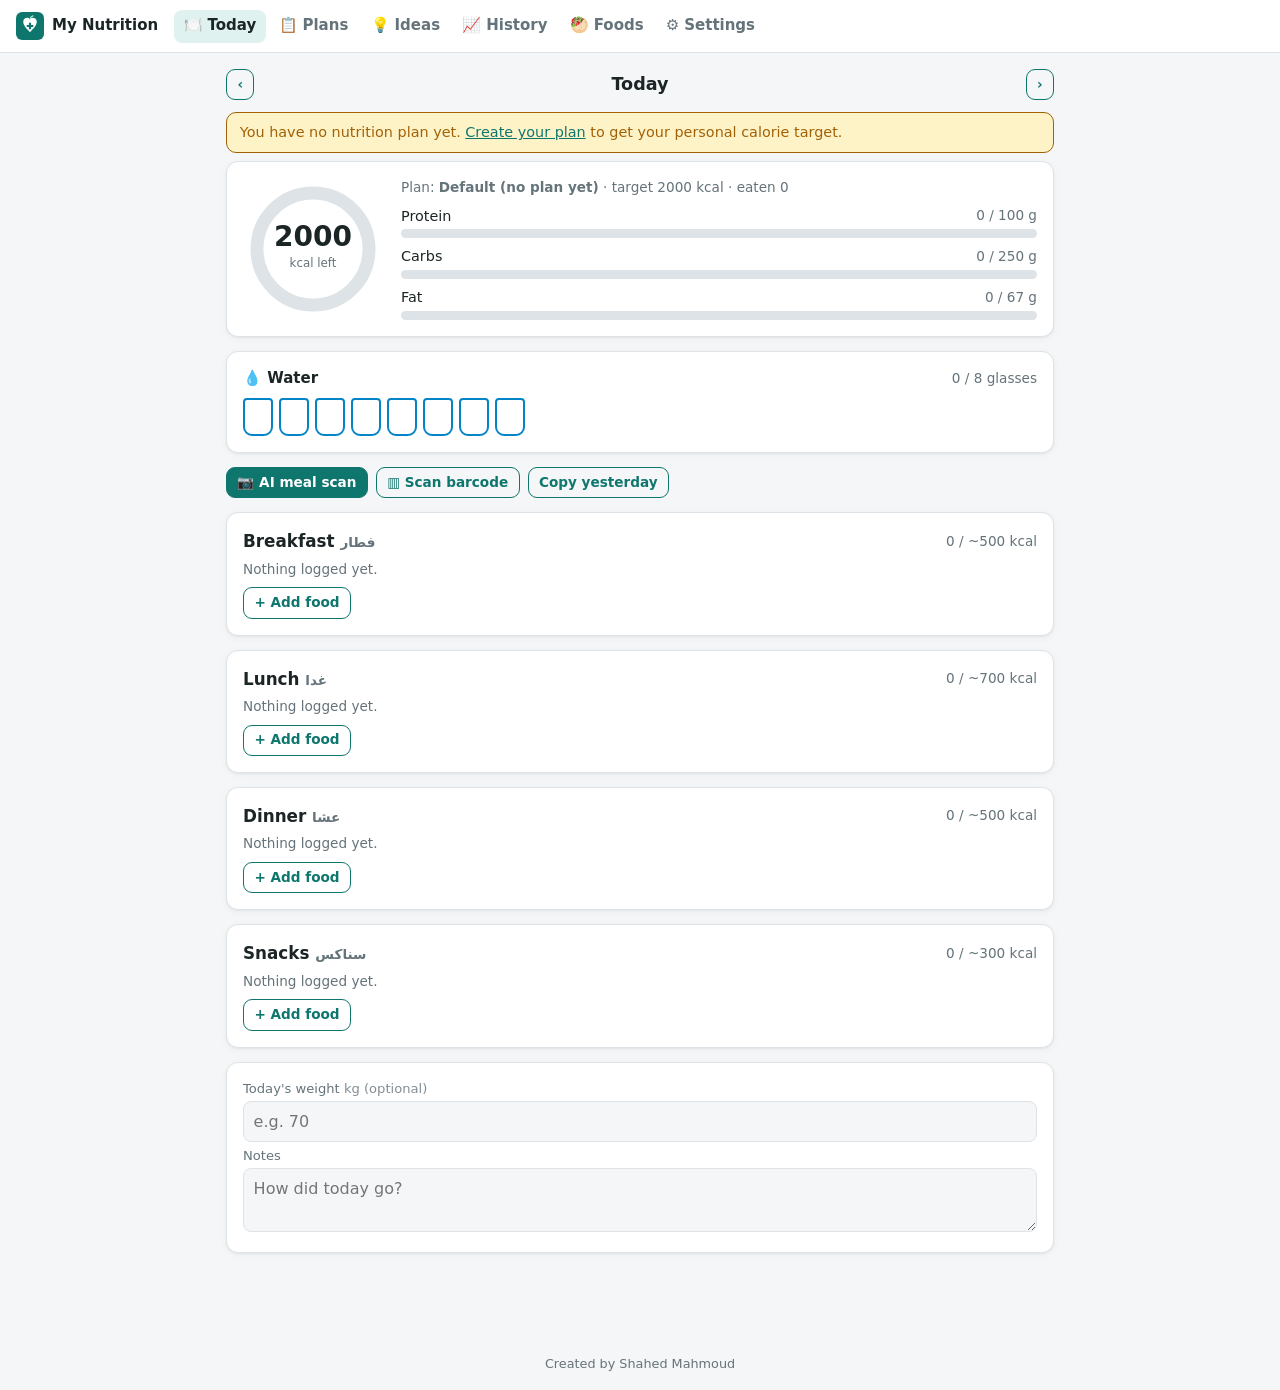
==== tracker/index.html @ a7ce172c "Add My Nutrition tracker: plans, daily log, meal scanners, recommendations New installable app under" ====
<!doctype html>
<html lang="en">
<head>
  <meta charset="utf-8">
  <meta name="viewport" content="width=device-width, initial-scale=1, viewport-fit=cover">
  <title>My Nutrition</title>
  <meta name="description" content="Nutrition plans, daily calorie tracker, meal scanners and recommendations with Egyptian and international foods.">
  <meta name="theme-color" content="#0f766e">
  <link rel="manifest" href="manifest.webmanifest">
  <link rel="icon" href="../icons/icon.svg" type="image/svg+xml">
  <link rel="apple-touch-icon" href="../icons/icon-192.png">
  <meta name="apple-mobile-web-app-capable" content="yes">
  <meta name="mobile-web-app-capable" content="yes">
  <meta name="apple-mobile-web-app-title" content="My Nutrition">
  <link rel="stylesheet" href="../css/style.css">
  <link rel="stylesheet" href="tracker.css">
</head>
<body>
  <header class="topbar no-print">
    <a href="#/today" class="brand"><img src="../icons/icon.svg" alt="" width="28" height="28"> <span>My Nutrition</span></a>
    <nav class="tnav" aria-label="Main">
      <a href="#/today" data-p="today"><i>🍽️</i><span>Today</span></a>
      <a href="#/plans" data-p="plans"><i>📋</i><span>Plans</span></a>
      <a href="#/recommend" data-p="recommend"><i>💡</i><span>Ideas</span></a>
      <a href="#/history" data-p="history"><i>📈</i><span>History</span></a>
      <a href="#/foods" data-p="foods"><i>🥙</i><span>Foods</span></a>
      <a href="#/settings" data-p="settings"><i>⚙️</i><span>Settings</span></a>
    </nav>
  </header>
  <main id="app"><div class="center muted">Loading…</div></main>
  <footer class="credit no-print">Created by Shahed Mahmoud</footer>
  <div id="toast" role="status" aria-live="polite"></div>
  <script>
    setTimeout(function () {
      if (window.__ntStarted) return;
      document.getElementById('app').innerHTML = '<div class="card narrow"><b>The app could not start.</b><p>Check your internet connection and reload. Your data is safe.</p><button class="btn" onclick="location.reload()">Reload</button></div>';
    }, 8000);
  </script>
  <script type="module" src="tracker.js"></script>
</body>
</html>
---- css/style.css ----
/* =============== Pediatric Nutrition — styles =============== */
:root {
  --bg: #f4f6f7; --card: #ffffff; --ink: #1c2526; --muted: #65737a; --line: #dde3e6;
  --brand: #0f766e; --brand-ink: #ffffff; --brand-soft: #e0f2ef;
  --good: #15803d; --good-bg: #dcfce7; --warn: #a16207; --warn-bg: #fef3c7; --bad: #b91c1c; --bad-bg: #fee2e2; --low: #1d4ed8; --low-bg: #dbeafe;
  --c-p: #9bb1b8; --c-p50: #0f766e; --c-ext: #c2410c; --c-pt: #7c3aed;
  --radius: 12px; --shadow: 0 1px 2px rgba(0,0,0,.05), 0 2px 8px rgba(0,0,0,.04);
  color-scheme: light;
}
@media (prefers-color-scheme: dark) {
  :root:not([data-theme="light"]) {
    --bg: #0f1415; --card: #182022; --ink: #e6ecee; --muted: #93a3a9; --line: #2a3538;
    --brand: #2dd4bf; --brand-ink: #062b27; --brand-soft: #123a36;
    --good: #4ade80; --good-bg: #12351f; --warn: #fbbf24; --warn-bg: #3a2e0b; --bad: #f87171; --bad-bg: #3b1515; --low: #93c5fd; --low-bg: #172554;
    --c-p: #50656b; --c-p50: #2dd4bf; --c-ext: #fb923c; --c-pt: #c4b5fd;
    color-scheme: dark;
  }
}
:root[data-theme="dark"] {
  --bg: #0f1415; --card: #182022; --ink: #e6ecee; --muted: #93a3a9; --line: #2a3538;
  --brand: #2dd4bf; --brand-ink: #062b27; --brand-soft: #123a36;
  --good: #4ade80; --good-bg: #12351f; --warn: #fbbf24; --warn-bg: #3a2e0b; --bad: #f87171; --bad-bg: #3b1515; --low: #93c5fd; --low-bg: #172554;
  --c-p: #50656b; --c-p50: #2dd4bf; --c-ext: #fb923c; --c-pt: #c4b5fd;
  color-scheme: dark;
}
* { box-sizing: border-box; }
html, body { margin: 0; }
html { scroll-padding-top: 72px; scroll-padding-bottom: 80px; }
body { background: var(--bg); color: var(--ink); font: 15px/1.45 system-ui, -apple-system, "Segoe UI", Roboto, "Noto Sans Arabic", sans-serif; -webkit-text-size-adjust: 100%; }
a { color: var(--brand); }
h2 { margin: .2em 0 .3em; font-size: 1.35rem; } h3 { margin: 0 0 .6em; font-size: 1.05rem; } h4 { margin: 1em 0 .4em; font-size: .95rem; color: var(--muted); }
.small { font-size: .85rem; } .muted { color: var(--muted); } .center { text-align: center; padding: 3rem 1rem; }
code { background: var(--brand-soft); padding: 0 .3em; border-radius: 4px; }

/* top bar */
.topbar { position: sticky; top: 0; z-index: 10; display: flex; align-items: center; gap: 1rem; padding: .6rem max(16px, env(safe-area-inset-left)); padding-top: max(.6rem, env(safe-area-inset-top));
  background: var(--card); border-bottom: 1px solid var(--line); }
.brand { display: flex; align-items: center; gap: .5rem; font-weight: 700; color: var(--ink); text-decoration: none; }
.mainnav { display: flex; gap: .2rem; flex: 1; }
.mainnav a { padding: .35rem .6rem; border-radius: 8px; text-decoration: none; color: var(--muted); font-weight: 500; }
.mainnav a:hover { background: var(--brand-soft); color: var(--ink); }
#userbox { display: flex; align-items: center; gap: .5rem; }
main { max-width: 1200px; margin: 0 auto; padding: 16px 16px 80px; }

/* cards & layout */
.card { background: var(--card); border: 1px solid var(--line); border-radius: var(--radius); padding: 16px; margin-bottom: 14px; box-shadow: var(--shadow); }
.card.narrow { max-width: 420px; margin: 2rem auto; }
.g2 { display: grid; grid-template-columns: 1fr 1fr; gap: 14px; }
.g3 { display: grid; grid-template-columns: repeat(3, 1fr); gap: 10px 12px; }
.g5 { display: grid; grid-template-columns: repeat(5, 1fr); gap: 10px 12px; }
.span2 { grid-column: span 2; } .span3 { grid-column: 1 / -1; }
.row { display: flex; align-items: center; } .gap { gap: .5rem; } .wrap { flex-wrap: wrap; } .between { justify-content: space-between; gap: .5rem; flex-wrap: wrap; } .end { align-items: flex-end; }
.right { margin-left: auto; } .right-t { text-align: right; }
.sticky { position: sticky; top: 64px; }

/* forms */
.fld { display: flex; flex-direction: column; gap: 3px; font-size: .82rem; color: var(--muted); min-width: 0; margin-bottom: 4px; }
.fld em { font-style: normal; opacity: .8; }
input, select, textarea { font: inherit; font-size: 16px; color: var(--ink); background: var(--bg); border: 1px solid var(--line); border-radius: 8px; padding: .5rem .6rem; width: 100%; min-width: 0; }
input:focus, select:focus, textarea:focus { outline: 2px solid var(--brand); outline-offset: -1px; border-color: transparent; }
input.high { border-color: var(--bad); background: var(--bad-bg); color: var(--bad); font-weight: 700; } input.low { border-color: var(--low); background: var(--low-bg); color: var(--low); font-weight: 700; }
.flagtxt { font-size: .72rem; } .flagtxt.high { color: var(--bad); } .flagtxt.low { color: var(--low); }
.chk { display: flex; align-items: flex-start; gap: .45rem; padding: .25rem 0; font-size: .9rem; cursor: pointer; }
.chk input { width: 18px; height: 18px; margin: 2px 0 0; flex: none; accent-color: var(--brand); }
.chkgrid { display: grid; grid-template-columns: repeat(2, 1fr); gap: 0 12px; margin-bottom: .5rem; } .chkgrid.one { grid-template-columns: 1fr; }
.radios { border: 1px solid var(--line); border-radius: 10px; padding: .5rem .8rem .7rem; margin: 0 0 10px; }
.radios legend { font-weight: 600; font-size: .92rem; padding: 0 .3rem; }
.radio { display: flex; gap: .5rem; align-items: flex-start; padding: .3rem 0; cursor: pointer; }
.radio input { width: 18px; height: 18px; margin: 2px 0 0; flex: none; accent-color: var(--brand); }
details > summary { cursor: pointer; list-style: none; } details > summary h3 { display: inline; } details > summary::before { content: '▸ '; color: var(--muted); } details[open] > summary::before { content: '▾ '; }

/* buttons */
.btn { display: inline-flex; align-items: center; justify-content: center; gap: .3rem; padding: .55rem 1rem; border-radius: 9px; border: 1px solid var(--brand); background: var(--brand); color: var(--brand-ink);
  font: inherit; font-weight: 600; text-decoration: none; cursor: pointer; white-space: nowrap; }
.btn:hover { filter: brightness(1.07); }
.btn.ghost { background: transparent; color: var(--brand); } .btn.sm { padding: .3rem .65rem; font-size: .85rem; }
.btn.danger { background: var(--bad); border-color: var(--bad); color: #fff; } .btn.danger.ghost { background: transparent; color: var(--bad); }
.savebar { position: sticky; bottom: 0; display: flex; gap: .5rem; align-items: center; padding: 10px 0 max(10px, env(safe-area-inset-bottom)); background: linear-gradient(transparent, var(--bg) 30%); }

/* pills & chips */
.pill { display: inline-block; padding: .08rem .5rem; border-radius: 99px; font-size: .78rem; font-weight: 600; background: var(--line); color: var(--ink); white-space: nowrap; }
.pill.good { background: var(--good-bg); color: var(--good); } .pill.warn { background: var(--warn-bg); color: var(--warn); } .pill.bad { background: var(--bad-bg); color: var(--bad); }
.bad-t { color: var(--bad); }
.chip { padding: .3rem .7rem; border: 1px solid var(--line); border-radius: 99px; text-decoration: none; color: var(--ink); background: var(--card); font-size: .85rem; margin-bottom: 10px; }
.chip.on { background: var(--brand); color: var(--brand-ink); border-color: var(--brand); } .chip.add { color: var(--brand); border-style: dashed; }
.chips { display: flex; gap: .4rem; flex-wrap: wrap; margin-top: .4rem; } .chips span { background: var(--brand-soft); border-radius: 6px; padding: .05rem .45rem; }

/* list */
.toolbar { display: flex; gap: .5rem; margin-bottom: 14px; } .toolbar input { flex: 1; } .toolbar select { width: auto; }
.grid-cards { display: grid; grid-template-columns: repeat(auto-fill, minmax(280px, 1fr)); gap: 12px; }
.pcard { display: block; background: var(--card); border: 1px solid var(--line); border-radius: var(--radius); padding: 14px; text-decoration: none; color: var(--ink); box-shadow: var(--shadow); }
.pcard:hover { border-color: var(--brand); }
.pc-top { display: flex; gap: .4rem; align-items: center; flex-wrap: wrap; margin-bottom: 2px; }

/* patient page */
.phead { margin-bottom: 8px; }
.tabs { display: flex; gap: 2px; overflow-x: auto; border-bottom: 1px solid var(--line); margin-bottom: 14px; scrollbar-width: none; }
.tabs a { padding: .55rem .8rem; text-decoration: none; color: var(--muted); font-weight: 600; border-bottom: 3px solid transparent; white-space: nowrap; }
.tabs a.on { color: var(--brand); border-color: var(--brand); }

.needs { display: grid; grid-template-columns: repeat(3, 1fr); gap: 8px; margin-bottom: 12px; }
.need { background: var(--brand-soft); border-radius: 10px; padding: 10px; display: flex; flex-direction: column; }
.need span { font-size: .78rem; color: var(--muted); font-weight: 600; text-transform: uppercase; letter-spacing: .03em; }
.need b { font-size: 1.6rem; line-height: 1.15; font-variant-numeric: tabular-nums; } .need em { font-style: normal; font-size: .8rem; color: var(--muted); } .need small { font-size: .78rem; }
.kv { width: 100%; border-collapse: collapse; font-size: .9rem; }
.kv th { text-align: left; color: var(--muted); font-weight: 500; padding: .3rem .5rem .3rem 0; vertical-align: top; width: 38%; }
.kv td { padding: .3rem 0; border-bottom: 1px solid var(--line); vertical-align: top; }
.calc { background: var(--bg); border-radius: 8px; padding: .4rem .8rem; margin-top: .8rem; } .calc p { margin: .35rem 0; }

.tablewrap { overflow-x: auto; -webkit-overflow-scrolling: touch; margin-bottom: 8px; }
.tbl { width: 100%; border-collapse: collapse; font-size: .88rem; }
.tbl th { text-align: left; font-weight: 600; color: var(--muted); border-bottom: 2px solid var(--line); padding: .4rem .5rem; white-space: nowrap; }
.tbl td { border-bottom: 1px solid var(--line); padding: .4rem .5rem; vertical-align: top; }
.tbl tr.best td { background: var(--good-bg); }
.tbl.compact td, .tbl.compact th { padding: .25rem .4rem; }
.labs td.high { color: var(--bad); background: var(--bad-bg); font-weight: 700; } .labs td.low { color: var(--low); background: var(--low-bg); font-weight: 700; }
.alert { border-radius: 10px; padding: .55rem .8rem; margin: .5rem 0; font-size: .9rem; border: 1px solid transparent; }
.alert.bad { background: var(--bad-bg); color: var(--bad); border-color: var(--bad); } .alert.warn { background: var(--warn-bg); color: var(--warn); border-color: var(--warn); } .alert.good { background: var(--good-bg); color: var(--good); border-color: var(--good); }
.medrow { align-items: end; border-bottom: 1px dashed var(--line); padding-bottom: 6px; margin-bottom: 6px; } .medtot { white-space: nowrap; }
.pill.low { background: var(--low-bg); color: var(--low); }
.lab small { font-size: .72rem; }
.regrow { align-items: end; border-bottom: 1px dashed var(--line); padding-bottom: 6px; margin-bottom: 6px; }
.pymsTotal { font-size: 1.1rem; margin: .6rem 0; }
.fu h3 { margin: 0; }

/* charts */
.gchart, .tchart { width: 100%; height: auto; display: block; }
.gc-title { font-size: 13px; font-weight: 700; fill: var(--ink); } .gc-ax { font-size: 11px; fill: var(--muted); } .gc-lab { font-size: 10px; fill: var(--muted); }
.gc-grid { stroke: var(--line); stroke-width: 1; }
.gc-p { fill: none; stroke: var(--c-p); stroke-width: 1.2; } .gc-p50 { fill: none; stroke: var(--c-p50); stroke-width: 2.2; } .gc-pext { fill: none; stroke: var(--c-ext); stroke-width: 1.4; stroke-dasharray: 5 3; }
.gc-pt { fill: var(--c-pt); stroke: var(--card); stroke-width: 1.5; } .gc-pline { fill: none; stroke: var(--c-pt); stroke-width: 2; }
.trend, .tchart { max-width: 560px; }

/* report */
.report { background: var(--card); border: 1px solid var(--line); border-radius: var(--radius); padding: 24px; }
.rep-head { display: flex; justify-content: space-between; border-bottom: 2px solid var(--brand); margin-bottom: 10px; padding-bottom: 6px; }
.rep-head h2 { margin: 0; }
.report section { margin-top: 18px; } .report section h3 { border-bottom: 1px solid var(--line); padding-bottom: 3px; }
.rep-pt th { width: auto; }
.rep-fu { border-left: 3px solid var(--brand); padding: 4px 10px; margin: 8px 0; }
.sign { margin-top: 30px; }

#toast { position: fixed; left: 50%; bottom: 24px; transform: translate(-50%, 20px); opacity: 0; transition: .2s; background: var(--ink); color: var(--bg); padding: .5rem 1rem; border-radius: 99px; pointer-events: none; z-index: 50; }
#toast.show { opacity: 1; transform: translate(-50%, 0); }

/* phones / tablets */
@media (max-width: 900px) { .g5 { grid-template-columns: repeat(3, 1fr); } .sticky { position: static; } }
@media (max-width: 760px) {
  .g2 { grid-template-columns: 1fr; }
  .g3 { grid-template-columns: 1fr 1fr; } .g3 .span2 { grid-column: 1 / -1; }
  .g5 { grid-template-columns: 1fr 1fr; }
  .chkgrid { grid-template-columns: 1fr; }
  .hide-sm { display: none; }
  .topbar { flex-wrap: wrap; gap: .4rem; } .mainnav { order: 3; flex-basis: 100%; }
  .need b { font-size: 1.3rem; }
  .report { padding: 14px; }
  .toolbar { flex-wrap: wrap; } .toolbar input { flex-basis: 100%; }
}

/* printing */
@media print {
  :root { --bg: #fff; --card: #fff; --ink: #000; --muted: #444; --line: #bbb; --brand: #0f766e; --brand-soft: #eef6f5; color-scheme: light; }
  body { background: #fff; font-size: 11pt; }
  .no-print, .topbar, .tabs, .savebar, .btn, #toast, form .btn { display: none !important; }
  main { padding: 0; max-width: none; }
  .card, .report { border: none; box-shadow: none; padding: 0; }
  .phead { display: none; }
  .report section { break-inside: auto; } .pb { break-before: page; }
  .gchart { max-height: 9cm; break-inside: avoid; } .charts { grid-template-columns: 1fr 1fr; }
  .tbl, .kv { font-size: 9.5pt; } tr { break-inside: avoid; }
  a { color: #000; text-decoration: none; }
}

/* in-page confirmation dialog */
.modal { position: fixed; inset: 0; z-index: 60; background: rgba(0,0,0,.45); display: grid; place-items: center; padding: 16px; }
.modal-box { background: var(--card); color: var(--ink); border-radius: var(--radius); padding: 20px; max-width: 380px; width: 100%; box-shadow: 0 10px 40px rgba(0,0,0,.3); }
.modal-box p { margin: 0 0 16px; }

/* TPN */
.fld.big input { font-size: 1.15rem; font-weight: 700; border-color: var(--brand); }
.hint { align-self: center; }
.g2 > *, .g3 > *, .g5 > * { min-width: 0; }

/* credit line */
.credit { text-align: center; color: var(--muted); font-size: .8rem; padding: 8px max(16px, env(safe-area-inset-left, 0px)) max(16px, env(safe-area-inset-bottom, 0px)); }
.rep-credit { text-align: center; color: var(--muted); font-size: .8rem; margin-top: 24px; border-top: 1px solid var(--line); padding-top: 6px; }
---- tracker/tracker.css ----
/* =============== My Nutrition — extra styles (builds on ../css/style.css) =============== */
:root { --cp: #0f766e; --cc: #d97706; --cf: #7c3aed; --water: #0284c7; }
@media (prefers-color-scheme: dark) { :root:not([data-theme="light"]) { --cp: #2dd4bf; --cc: #fbbf24; --cf: #c4b5fd; --water: #38bdf8; } }
:root[data-theme="dark"] { --cp: #2dd4bf; --cc: #fbbf24; --cf: #c4b5fd; --water: #38bdf8; }
main { max-width: 860px; }
body.noscroll { overflow: hidden; }

/* nav: top on desktop, bottom tab bar on phones */
.tnav { display: flex; gap: .2rem; flex: 1; }
.tnav a { display: flex; align-items: center; gap: .3rem; padding: .35rem .6rem; border-radius: 8px; text-decoration: none; color: var(--muted); font-weight: 600; }
.tnav a i { font-style: normal; }
.tnav a.on, .tnav a:hover { background: var(--brand-soft); color: var(--ink); }
@media (max-width: 760px) {
  .tnav { position: fixed; left: 0; right: 0; bottom: 0; z-index: 20; background: var(--card); border-top: 1px solid var(--line);
    justify-content: space-around; padding: 4px 4px max(4px, env(safe-area-inset-bottom)); order: 0; flex-basis: auto; }
  .tnav a { flex-direction: column; gap: 0; font-size: .68rem; padding: .25rem .3rem; }
  .tnav a i { font-size: 1.2rem; }
  main { padding-bottom: 110px; }
  .credit { padding-bottom: 90px; }
  #toast { bottom: 84px; }
}

/* date bar */
.datebar { display: flex; align-items: center; gap: .4rem; margin-bottom: 12px; }
.datepick { position: relative; flex: 1; text-align: center; font-size: 1.1rem; }
.datepick input { position: absolute; inset: 0; opacity: 0; cursor: pointer; }

/* summary ring */
.summary { display: flex; gap: 18px; align-items: center; }
.ring { width: 140px; flex: none; }
.ring-bg { fill: none; stroke: var(--line); stroke-width: 12; }
.ring-fg { fill: none; stroke: var(--brand); stroke-width: 12; stroke-linecap: round; transition: stroke-dashoffset .4s; }
.ring-fg.over { stroke: var(--bad); }
.ring-big { font-size: 26px; font-weight: 800; text-anchor: middle; fill: var(--ink); }
.ring-sm { font-size: 11px; text-anchor: middle; fill: var(--muted); }
.sumright { flex: 1; min-width: 0; }
.mbar { margin-top: 8px; font-size: .9rem; }
.track { height: 9px; background: var(--line); border-radius: 99px; overflow: hidden; margin-top: 3px; }
.fill { height: 100%; border-radius: 99px; transition: width .4s; }
.fill.cp { background: var(--cp); } .fill.cc { background: var(--cc); } .fill.cf { background: var(--cf); } .fill.over { background: var(--bad); }
@media (max-width: 480px) { .summary { flex-direction: column; } .ring { width: 150px; } .sumright { width: 100%; } }

/* water */
.glasses { display: flex; flex-wrap: wrap; gap: 6px; margin-top: 8px; }
.glass { width: 30px; height: 38px; border: 2px solid var(--water); border-radius: 4px 4px 9px 9px; background: transparent; cursor: pointer; padding: 0; }
.glass.on { background: var(--water); }

.quick { margin-bottom: 14px; }

/* meals & entries */
.meal h3 { margin: 0; }
.entries { list-style: none; margin: 8px 0; padding: 0; }
.entries li { display: flex; align-items: center; gap: 8px; padding: 7px 0; border-bottom: 1px solid var(--line); }
.en-main { flex: 1; min-width: 0; }
.en-qty { display: flex; align-items: center; gap: 4px; font-variant-numeric: tabular-nums; font-weight: 700; }
.en-qty span { min-width: 2.6em; text-align: center; }
.qbtn { width: 28px; height: 28px; border-radius: 50%; border: 1px solid var(--line); background: var(--bg); color: var(--ink); font-size: 1rem; cursor: pointer; }
.x { border: 0; background: transparent; color: var(--muted); font-size: 1.4rem; line-height: 1; cursor: pointer; padding: 0 4px; }
.x:hover { color: var(--bad); }
.empty { margin: 6px 0 8px; }

/* bottom sheet */
.sheet-wrap { position: fixed; inset: 0; z-index: 40; background: rgba(0,0,0,.45); display: flex; align-items: flex-end; justify-content: center; }
.sheet { position: relative; background: var(--card); width: 100%; max-width: 720px; max-height: 92vh; overflow-y: auto; border-radius: 16px 16px 0 0;
  padding: 18px 16px max(18px, env(safe-area-inset-bottom)); box-shadow: 0 -8px 30px rgba(0,0,0,.25); animation: up .2s ease-out; }
@media (min-width: 761px) { .sheet-wrap { align-items: center; } .sheet { border-radius: 16px; } }
@keyframes up { from { transform: translateY(30px); opacity: .5; } }
.sheet-x { position: absolute; top: 10px; right: 10px; font-size: 1.8rem; }
.sheet h3 { padding-right: 30px; }
.inline-sel { width: auto; display: inline-block; font-weight: 700; padding: .2rem .4rem; }

/* food list */
.flist { list-style: none; margin: 0; padding: 0; }
.frow { display: flex; align-items: center; gap: 10px; padding: 8px 0; border-bottom: 1px solid var(--line); }
.f-main { flex: 1; min-width: 0; }
.f-kcal { text-align: right; display: flex; flex-direction: column; line-height: 1.1; font-variant-numeric: tabular-nums; }
.f-kcal small, .rc-r small { color: var(--muted); font-size: .7rem; }
.tag { display: inline-block; font-size: .68rem; padding: 0 .4rem; border-radius: 99px; background: var(--line); color: var(--ink); font-weight: 600; }
.tag.eg { background: #fde68a; color: #78350f; } .tag.intl { background: var(--low-bg); color: var(--low); }
.tag.high { background: var(--good-bg); color: var(--good); } .tag.medium { background: var(--warn-bg); color: var(--warn); } .tag.low { background: var(--bad-bg); color: var(--bad); }
.linkbtn { border: 0; background: none; color: var(--bad); text-decoration: underline; cursor: pointer; font-size: .78rem; padding: 0; }
.qchips { display: flex; gap: .4rem; flex-wrap: wrap; margin: 6px 0 10px; }
.qchips .chip { margin: 0; cursor: pointer; }
.gram { display: flex; align-items: center; gap: 2px; width: 82px; } .gram input { padding: .3rem .4rem; text-align: right; }
.flist.ai .chk { padding: 0; }

/* camera / photo */
.cam { position: relative; background: #000; border-radius: 12px; overflow: hidden; aspect-ratio: 4 / 3; max-height: 50vh; margin: 8px 0; }
.cam video { width: 100%; height: 100%; object-fit: cover; display: block; }
.cam-line { position: absolute; left: 12%; right: 12%; top: 50%; height: 2px; background: #ef4444; box-shadow: 0 0 10px #ef4444; animation: scan 1.6s ease-in-out infinite alternate; }
@keyframes scan { from { top: 30%; } to { top: 70%; } }
.photo-drop { display: flex; flex-direction: column; align-items: center; justify-content: center; gap: 8px; border: 2px dashed var(--brand); border-radius: 12px;
  padding: 20px; margin: 10px 0; cursor: pointer; color: var(--brand); font-weight: 700; text-align: center; }
.photo-drop img { max-width: 100%; max-height: 260px; border-radius: 10px; }
.spin { display: inline-block; width: 14px; height: 14px; border: 2px solid var(--line); border-top-color: var(--brand); border-radius: 50%; animation: rot .8s linear infinite; vertical-align: -2px; }
@keyframes rot { to { transform: rotate(360deg); } }
.btn[disabled] { opacity: .5; cursor: not-allowed; }

/* plans */
.pcard.plan.active { border: 2px solid var(--brand); }
.big-kcal { font-size: 1.8rem; font-weight: 800; margin: .2rem 0; } .big-kcal small { font-size: .85rem; color: var(--muted); font-weight: 500; }
.big-kcal-inline { font-size: 1.3rem; color: var(--brand); }
.menu-meal { border-top: 1px solid var(--line); padding: 10px 0; }
.needs .span3 { grid-column: 1 / -1; margin: 0; }
.needs.four { grid-template-columns: repeat(4, 1fr); }
@media (max-width: 560px) { .needs.four { grid-template-columns: 1fr 1fr; } }

/* recommendations */
.rgrid { display: grid; grid-template-columns: repeat(auto-fill, minmax(250px, 1fr)); gap: 10px; margin-bottom: 18px; }
.rcard { display: flex; justify-content: space-between; gap: 10px; background: var(--card); border: 1px solid var(--line); border-radius: var(--radius); padding: 12px; box-shadow: var(--shadow); }
.rcard.combo { border-left: 4px solid var(--brand); }
.rc-r { display: flex; flex-direction: column; align-items: flex-end; gap: 4px; line-height: 1.1; }
.tips { margin: 0; padding-left: 1.2rem; } .tips li { margin: .3rem 0; }
.summary-sm .chips .chip { cursor: pointer; margin-bottom: 0; }
button.chip { font: inherit; font-size: .85rem; cursor: pointer; }

/* history */
.hchart { width: 100%; height: auto; display: block; }
.h-bar { fill: var(--brand); } .h-bar.over { fill: var(--bad); }
.h-target { stroke: var(--cc); stroke-width: 2; stroke-dasharray: 6 4; }
.h-lab { font-size: 11px; fill: var(--muted); }
.w-line { fill: none; stroke: var(--cf); stroke-width: 2.5; } .w-pt { fill: var(--cf); }
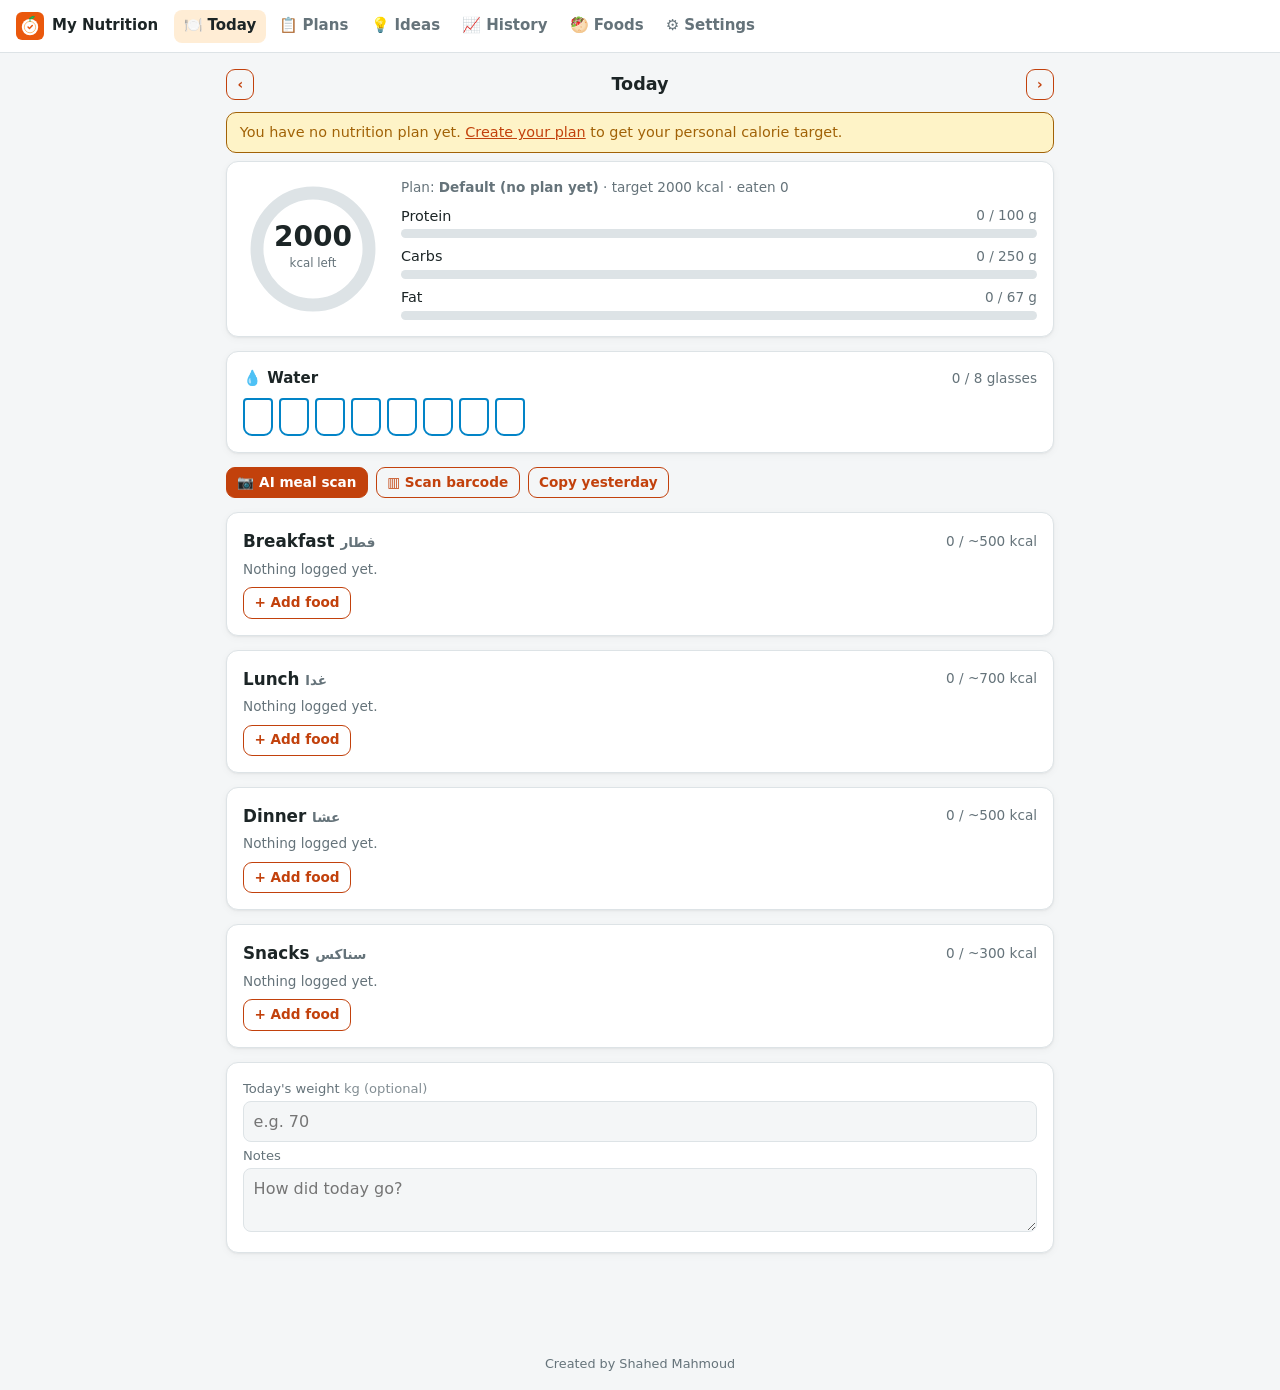
==== commit 963302d7: "Separate My Nutrition from the pediatric app - Remove the My Nutrition link from the pediatric app m" ====
--- a/tracker/index.html
+++ b/tracker/index.html
@@ -5,19 +5,19 @@
   <meta name="viewport" content="width=device-width, initial-scale=1, viewport-fit=cover">
   <title>My Nutrition</title>
   <meta name="description" content="Nutrition plans, daily calorie tracker, meal scanners and recommendations with Egyptian and international foods.">
-  <meta name="theme-color" content="#0f766e">
+  <meta name="theme-color" content="#ea580c">
   <link rel="manifest" href="manifest.webmanifest">
-  <link rel="icon" href="../icons/icon.svg" type="image/svg+xml">
-  <link rel="apple-touch-icon" href="../icons/icon-192.png">
+  <link rel="icon" href="icons/icon.svg" type="image/svg+xml">
+  <link rel="apple-touch-icon" href="icons/icon-192.png">
   <meta name="apple-mobile-web-app-capable" content="yes">
   <meta name="mobile-web-app-capable" content="yes">
   <meta name="apple-mobile-web-app-title" content="My Nutrition">
-  <link rel="stylesheet" href="../css/style.css">
+  <link rel="stylesheet" href="base.css">
   <link rel="stylesheet" href="tracker.css">
 </head>
 <body>
   <header class="topbar no-print">
-    <a href="#/today" class="brand"><img src="../icons/icon.svg" alt="" width="28" height="28"> <span>My Nutrition</span></a>
+    <a href="#/today" class="brand"><img src="icons/icon.svg" alt="" width="28" height="28"> <span>My Nutrition</span></a>
     <nav class="tnav" aria-label="Main">
       <a href="#/today" data-p="today"><i>🍽️</i><span>Today</span></a>
       <a href="#/plans" data-p="plans"><i>📋</i><span>Plans</span></a>
--- a/tracker/base.css
+++ b/tracker/base.css
@@ -0,0 +1,186 @@
+/* =============== My Nutrition — base styles (own copy, independent of the pediatric app) =============== */
+:root {
+  --bg: #f4f6f7; --card: #ffffff; --ink: #1c2526; --muted: #65737a; --line: #dde3e6;
+  --brand: #0f766e; --brand-ink: #ffffff; --brand-soft: #e0f2ef;
+  --good: #15803d; --good-bg: #dcfce7; --warn: #a16207; --warn-bg: #fef3c7; --bad: #b91c1c; --bad-bg: #fee2e2; --low: #1d4ed8; --low-bg: #dbeafe;
+  --c-p: #9bb1b8; --c-p50: #0f766e; --c-ext: #c2410c; --c-pt: #7c3aed;
+  --radius: 12px; --shadow: 0 1px 2px rgba(0,0,0,.05), 0 2px 8px rgba(0,0,0,.04);
+  color-scheme: light;
+}
+@media (prefers-color-scheme: dark) {
+  :root:not([data-theme="light"]) {
+    --bg: #0f1415; --card: #182022; --ink: #e6ecee; --muted: #93a3a9; --line: #2a3538;
+    --brand: #2dd4bf; --brand-ink: #062b27; --brand-soft: #123a36;
+    --good: #4ade80; --good-bg: #12351f; --warn: #fbbf24; --warn-bg: #3a2e0b; --bad: #f87171; --bad-bg: #3b1515; --low: #93c5fd; --low-bg: #172554;
+    --c-p: #50656b; --c-p50: #2dd4bf; --c-ext: #fb923c; --c-pt: #c4b5fd;
+    color-scheme: dark;
+  }
+}
+:root[data-theme="dark"] {
+  --bg: #0f1415; --card: #182022; --ink: #e6ecee; --muted: #93a3a9; --line: #2a3538;
+  --brand: #2dd4bf; --brand-ink: #062b27; --brand-soft: #123a36;
+  --good: #4ade80; --good-bg: #12351f; --warn: #fbbf24; --warn-bg: #3a2e0b; --bad: #f87171; --bad-bg: #3b1515; --low: #93c5fd; --low-bg: #172554;
+  --c-p: #50656b; --c-p50: #2dd4bf; --c-ext: #fb923c; --c-pt: #c4b5fd;
+  color-scheme: dark;
+}
+* { box-sizing: border-box; }
+html, body { margin: 0; }
+html { scroll-padding-top: 72px; scroll-padding-bottom: 80px; }
+body { background: var(--bg); color: var(--ink); font: 15px/1.45 system-ui, -apple-system, "Segoe UI", Roboto, "Noto Sans Arabic", sans-serif; -webkit-text-size-adjust: 100%; }
+a { color: var(--brand); }
+h2 { margin: .2em 0 .3em; font-size: 1.35rem; } h3 { margin: 0 0 .6em; font-size: 1.05rem; } h4 { margin: 1em 0 .4em; font-size: .95rem; color: var(--muted); }
+.small { font-size: .85rem; } .muted { color: var(--muted); } .center { text-align: center; padding: 3rem 1rem; }
+code { background: var(--brand-soft); padding: 0 .3em; border-radius: 4px; }
+
+/* top bar */
+.topbar { position: sticky; top: 0; z-index: 10; display: flex; align-items: center; gap: 1rem; padding: .6rem max(16px, env(safe-area-inset-left)); padding-top: max(.6rem, env(safe-area-inset-top));
+  background: var(--card); border-bottom: 1px solid var(--line); }
+.brand { display: flex; align-items: center; gap: .5rem; font-weight: 700; color: var(--ink); text-decoration: none; }
+.mainnav { display: flex; gap: .2rem; flex: 1; }
+.mainnav a { padding: .35rem .6rem; border-radius: 8px; text-decoration: none; color: var(--muted); font-weight: 500; }
+.mainnav a:hover { background: var(--brand-soft); color: var(--ink); }
+#userbox { display: flex; align-items: center; gap: .5rem; }
+main { max-width: 1200px; margin: 0 auto; padding: 16px 16px 80px; }
+
+/* cards & layout */
+.card { background: var(--card); border: 1px solid var(--line); border-radius: var(--radius); padding: 16px; margin-bottom: 14px; box-shadow: var(--shadow); }
+.card.narrow { max-width: 420px; margin: 2rem auto; }
+.g2 { display: grid; grid-template-columns: 1fr 1fr; gap: 14px; }
+.g3 { display: grid; grid-template-columns: repeat(3, 1fr); gap: 10px 12px; }
+.g5 { display: grid; grid-template-columns: repeat(5, 1fr); gap: 10px 12px; }
+.span2 { grid-column: span 2; } .span3 { grid-column: 1 / -1; }
+.row { display: flex; align-items: center; } .gap { gap: .5rem; } .wrap { flex-wrap: wrap; } .between { justify-content: space-between; gap: .5rem; flex-wrap: wrap; } .end { align-items: flex-end; }
+.right { margin-left: auto; } .right-t { text-align: right; }
+.sticky { position: sticky; top: 64px; }
+
+/* forms */
+.fld { display: flex; flex-direction: column; gap: 3px; font-size: .82rem; color: var(--muted); min-width: 0; margin-bottom: 4px; }
+.fld em { font-style: normal; opacity: .8; }
+input, select, textarea { font: inherit; font-size: 16px; color: var(--ink); background: var(--bg); border: 1px solid var(--line); border-radius: 8px; padding: .5rem .6rem; width: 100%; min-width: 0; }
+input:focus, select:focus, textarea:focus { outline: 2px solid var(--brand); outline-offset: -1px; border-color: transparent; }
+input.high { border-color: var(--bad); background: var(--bad-bg); color: var(--bad); font-weight: 700; } input.low { border-color: var(--low); background: var(--low-bg); color: var(--low); font-weight: 700; }
+.flagtxt { font-size: .72rem; } .flagtxt.high { color: var(--bad); } .flagtxt.low { color: var(--low); }
+.chk { display: flex; align-items: flex-start; gap: .45rem; padding: .25rem 0; font-size: .9rem; cursor: pointer; }
+.chk input { width: 18px; height: 18px; margin: 2px 0 0; flex: none; accent-color: var(--brand); }
+.chkgrid { display: grid; grid-template-columns: repeat(2, 1fr); gap: 0 12px; margin-bottom: .5rem; } .chkgrid.one { grid-template-columns: 1fr; }
+.radios { border: 1px solid var(--line); border-radius: 10px; padding: .5rem .8rem .7rem; margin: 0 0 10px; }
+.radios legend { font-weight: 600; font-size: .92rem; padding: 0 .3rem; }
+.radio { display: flex; gap: .5rem; align-items: flex-start; padding: .3rem 0; cursor: pointer; }
+.radio input { width: 18px; height: 18px; margin: 2px 0 0; flex: none; accent-color: var(--brand); }
+details > summary { cursor: pointer; list-style: none; } details > summary h3 { display: inline; } details > summary::before { content: '▸ '; color: var(--muted); } details[open] > summary::before { content: '▾ '; }
+
+/* buttons */
+.btn { display: inline-flex; align-items: center; justify-content: center; gap: .3rem; padding: .55rem 1rem; border-radius: 9px; border: 1px solid var(--brand); background: var(--brand); color: var(--brand-ink);
+  font: inherit; font-weight: 600; text-decoration: none; cursor: pointer; white-space: nowrap; }
+.btn:hover { filter: brightness(1.07); }
+.btn.ghost { background: transparent; color: var(--brand); } .btn.sm { padding: .3rem .65rem; font-size: .85rem; }
+.btn.danger { background: var(--bad); border-color: var(--bad); color: #fff; } .btn.danger.ghost { background: transparent; color: var(--bad); }
+.savebar { position: sticky; bottom: 0; display: flex; gap: .5rem; align-items: center; padding: 10px 0 max(10px, env(safe-area-inset-bottom)); background: linear-gradient(transparent, var(--bg) 30%); }
+
+/* pills & chips */
+.pill { display: inline-block; padding: .08rem .5rem; border-radius: 99px; font-size: .78rem; font-weight: 600; background: var(--line); color: var(--ink); white-space: nowrap; }
+.pill.good { background: var(--good-bg); color: var(--good); } .pill.warn { background: var(--warn-bg); color: var(--warn); } .pill.bad { background: var(--bad-bg); color: var(--bad); }
+.bad-t { color: var(--bad); }
+.chip { padding: .3rem .7rem; border: 1px solid var(--line); border-radius: 99px; text-decoration: none; color: var(--ink); background: var(--card); font-size: .85rem; margin-bottom: 10px; }
+.chip.on { background: var(--brand); color: var(--brand-ink); border-color: var(--brand); } .chip.add { color: var(--brand); border-style: dashed; }
+.chips { display: flex; gap: .4rem; flex-wrap: wrap; margin-top: .4rem; } .chips span { background: var(--brand-soft); border-radius: 6px; padding: .05rem .45rem; }
+
+/* list */
+.toolbar { display: flex; gap: .5rem; margin-bottom: 14px; } .toolbar input { flex: 1; } .toolbar select { width: auto; }
+.grid-cards { display: grid; grid-template-columns: repeat(auto-fill, minmax(280px, 1fr)); gap: 12px; }
+.pcard { display: block; background: var(--card); border: 1px solid var(--line); border-radius: var(--radius); padding: 14px; text-decoration: none; color: var(--ink); box-shadow: var(--shadow); }
+.pcard:hover { border-color: var(--brand); }
+.pc-top { display: flex; gap: .4rem; align-items: center; flex-wrap: wrap; margin-bottom: 2px; }
+
+/* patient page */
+.phead { margin-bottom: 8px; }
+.tabs { display: flex; gap: 2px; overflow-x: auto; border-bottom: 1px solid var(--line); margin-bottom: 14px; scrollbar-width: none; }
+.tabs a { padding: .55rem .8rem; text-decoration: none; color: var(--muted); font-weight: 600; border-bottom: 3px solid transparent; white-space: nowrap; }
+.tabs a.on { color: var(--brand); border-color: var(--brand); }
+
+.needs { display: grid; grid-template-columns: repeat(3, 1fr); gap: 8px; margin-bottom: 12px; }
+.need { background: var(--brand-soft); border-radius: 10px; padding: 10px; display: flex; flex-direction: column; }
+.need span { font-size: .78rem; color: var(--muted); font-weight: 600; text-transform: uppercase; letter-spacing: .03em; }
+.need b { font-size: 1.6rem; line-height: 1.15; font-variant-numeric: tabular-nums; } .need em { font-style: normal; font-size: .8rem; color: var(--muted); } .need small { font-size: .78rem; }
+.kv { width: 100%; border-collapse: collapse; font-size: .9rem; }
+.kv th { text-align: left; color: var(--muted); font-weight: 500; padding: .3rem .5rem .3rem 0; vertical-align: top; width: 38%; }
+.kv td { padding: .3rem 0; border-bottom: 1px solid var(--line); vertical-align: top; }
+.calc { background: var(--bg); border-radius: 8px; padding: .4rem .8rem; margin-top: .8rem; } .calc p { margin: .35rem 0; }
+
+.tablewrap { overflow-x: auto; -webkit-overflow-scrolling: touch; margin-bottom: 8px; }
+.tbl { width: 100%; border-collapse: collapse; font-size: .88rem; }
+.tbl th { text-align: left; font-weight: 600; color: var(--muted); border-bottom: 2px solid var(--line); padding: .4rem .5rem; white-space: nowrap; }
+.tbl td { border-bottom: 1px solid var(--line); padding: .4rem .5rem; vertical-align: top; }
+.tbl tr.best td { background: var(--good-bg); }
+.tbl.compact td, .tbl.compact th { padding: .25rem .4rem; }
+.labs td.high { color: var(--bad); background: var(--bad-bg); font-weight: 700; } .labs td.low { color: var(--low); background: var(--low-bg); font-weight: 700; }
+.alert { border-radius: 10px; padding: .55rem .8rem; margin: .5rem 0; font-size: .9rem; border: 1px solid transparent; }
+.alert.bad { background: var(--bad-bg); color: var(--bad); border-color: var(--bad); } .alert.warn { background: var(--warn-bg); color: var(--warn); border-color: var(--warn); } .alert.good { background: var(--good-bg); color: var(--good); border-color: var(--good); }
+.medrow { align-items: end; border-bottom: 1px dashed var(--line); padding-bottom: 6px; margin-bottom: 6px; } .medtot { white-space: nowrap; }
+.pill.low { background: var(--low-bg); color: var(--low); }
+.lab small { font-size: .72rem; }
+.regrow { align-items: end; border-bottom: 1px dashed var(--line); padding-bottom: 6px; margin-bottom: 6px; }
+.pymsTotal { font-size: 1.1rem; margin: .6rem 0; }
+.fu h3 { margin: 0; }
+
+/* charts */
+.gchart, .tchart { width: 100%; height: auto; display: block; }
+.gc-title { font-size: 13px; font-weight: 700; fill: var(--ink); } .gc-ax { font-size: 11px; fill: var(--muted); } .gc-lab { font-size: 10px; fill: var(--muted); }
+.gc-grid { stroke: var(--line); stroke-width: 1; }
+.gc-p { fill: none; stroke: var(--c-p); stroke-width: 1.2; } .gc-p50 { fill: none; stroke: var(--c-p50); stroke-width: 2.2; } .gc-pext { fill: none; stroke: var(--c-ext); stroke-width: 1.4; stroke-dasharray: 5 3; }
+.gc-pt { fill: var(--c-pt); stroke: var(--card); stroke-width: 1.5; } .gc-pline { fill: none; stroke: var(--c-pt); stroke-width: 2; }
+.trend, .tchart { max-width: 560px; }
+
+/* report */
+.report { background: var(--card); border: 1px solid var(--line); border-radius: var(--radius); padding: 24px; }
+.rep-head { display: flex; justify-content: space-between; border-bottom: 2px solid var(--brand); margin-bottom: 10px; padding-bottom: 6px; }
+.rep-head h2 { margin: 0; }
+.report section { margin-top: 18px; } .report section h3 { border-bottom: 1px solid var(--line); padding-bottom: 3px; }
+.rep-pt th { width: auto; }
+.rep-fu { border-left: 3px solid var(--brand); padding: 4px 10px; margin: 8px 0; }
+.sign { margin-top: 30px; }
+
+#toast { position: fixed; left: 50%; bottom: 24px; transform: translate(-50%, 20px); opacity: 0; transition: .2s; background: var(--ink); color: var(--bg); padding: .5rem 1rem; border-radius: 99px; pointer-events: none; z-index: 50; }
+#toast.show { opacity: 1; transform: translate(-50%, 0); }
+
+/* phones / tablets */
+@media (max-width: 900px) { .g5 { grid-template-columns: repeat(3, 1fr); } .sticky { position: static; } }
+@media (max-width: 760px) {
+  .g2 { grid-template-columns: 1fr; }
+  .g3 { grid-template-columns: 1fr 1fr; } .g3 .span2 { grid-column: 1 / -1; }
+  .g5 { grid-template-columns: 1fr 1fr; }
+  .chkgrid { grid-template-columns: 1fr; }
+  .hide-sm { display: none; }
+  .topbar { flex-wrap: wrap; gap: .4rem; } .mainnav { order: 3; flex-basis: 100%; }
+  .need b { font-size: 1.3rem; }
+  .report { padding: 14px; }
+  .toolbar { flex-wrap: wrap; } .toolbar input { flex-basis: 100%; }
+}
+
+/* printing */
+@media print {
+  :root { --bg: #fff; --card: #fff; --ink: #000; --muted: #444; --line: #bbb; --brand: #0f766e; --brand-soft: #eef6f5; color-scheme: light; }
+  body { background: #fff; font-size: 11pt; }
+  .no-print, .topbar, .tabs, .savebar, .btn, #toast, form .btn { display: none !important; }
+  main { padding: 0; max-width: none; }
+  .card, .report { border: none; box-shadow: none; padding: 0; }
+  .phead { display: none; }
+  .report section { break-inside: auto; } .pb { break-before: page; }
+  .gchart { max-height: 9cm; break-inside: avoid; } .charts { grid-template-columns: 1fr 1fr; }
+  .tbl, .kv { font-size: 9.5pt; } tr { break-inside: avoid; }
+  a { color: #000; text-decoration: none; }
+}
+
+/* in-page confirmation dialog */
+.modal { position: fixed; inset: 0; z-index: 60; background: rgba(0,0,0,.45); display: grid; place-items: center; padding: 16px; }
+.modal-box { background: var(--card); color: var(--ink); border-radius: var(--radius); padding: 20px; max-width: 380px; width: 100%; box-shadow: 0 10px 40px rgba(0,0,0,.3); }
+.modal-box p { margin: 0 0 16px; }
+
+/* TPN */
+.fld.big input { font-size: 1.15rem; font-weight: 700; border-color: var(--brand); }
+.hint { align-self: center; }
+.g2 > *, .g3 > *, .g5 > * { min-width: 0; }
+
+/* credit line */
+.credit { text-align: center; color: var(--muted); font-size: .8rem; padding: 8px max(16px, env(safe-area-inset-left, 0px)) max(16px, env(safe-area-inset-bottom, 0px)); }
+.rep-credit { text-align: center; color: var(--muted); font-size: .8rem; margin-top: 24px; border-top: 1px solid var(--line); padding-top: 6px; }
--- a/tracker/tracker.css
+++ b/tracker/tracker.css
@@ -1,7 +1,7 @@
-/* =============== My Nutrition — extra styles (builds on ../css/style.css) =============== */
-:root { --cp: #0f766e; --cc: #d97706; --cf: #7c3aed; --water: #0284c7; }
-@media (prefers-color-scheme: dark) { :root:not([data-theme="light"]) { --cp: #2dd4bf; --cc: #fbbf24; --cf: #c4b5fd; --water: #38bdf8; } }
-:root[data-theme="dark"] { --cp: #2dd4bf; --cc: #fbbf24; --cf: #c4b5fd; --water: #38bdf8; }
+/* =============== My Nutrition — extra styles (builds on base.css) =============== */
+:root { --brand: #c2410c; --brand-ink: #ffffff; --brand-soft: #ffedd5; --cp: #0f766e; --cc: #d97706; --cf: #7c3aed; --water: #0284c7; }
+@media (prefers-color-scheme: dark) { :root:not([data-theme="light"]) { --brand: #fb923c; --brand-ink: #2a1205; --brand-soft: #3b2212; --cp: #2dd4bf; --cc: #fbbf24; --cf: #c4b5fd; --water: #38bdf8; } }
+:root[data-theme="dark"] { --brand: #fb923c; --brand-ink: #2a1205; --brand-soft: #3b2212; --cp: #2dd4bf; --cc: #fbbf24; --cf: #c4b5fd; --water: #38bdf8; }
 main { max-width: 860px; }
 body.noscroll { overflow: hidden; }
 
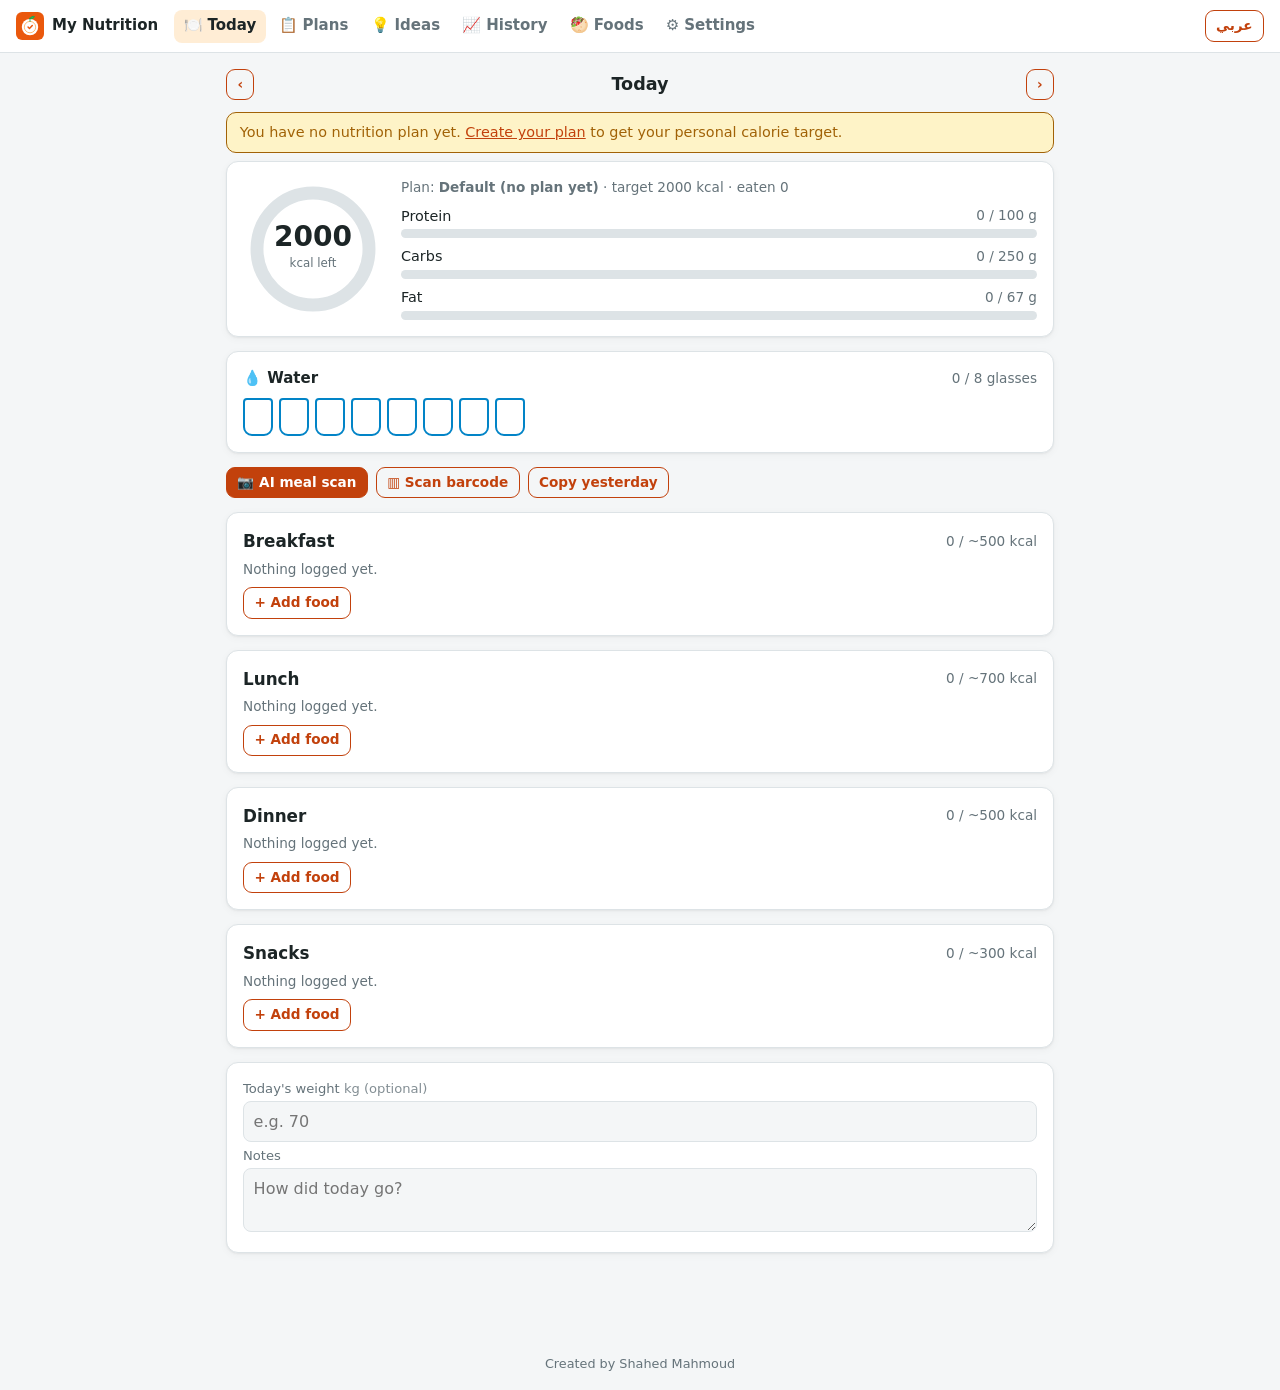
==== commit 2dce7170: "My Nutrition: add Arabic language with right-to-left layout - English / Arabic switch in the header " ====
--- a/tracker/index.html
+++ b/tracker/index.html
@@ -17,15 +17,16 @@
 </head>
 <body>
   <header class="topbar no-print">
-    <a href="#/today" class="brand"><img src="icons/icon.svg" alt="" width="28" height="28"> <span>My Nutrition</span></a>
+    <a href="#/today" class="brand"><img src="icons/icon.svg" alt="" width="28" height="28"> <span data-i18n="My Nutrition">My Nutrition</span></a>
     <nav class="tnav" aria-label="Main">
-      <a href="#/today" data-p="today"><i>🍽️</i><span>Today</span></a>
-      <a href="#/plans" data-p="plans"><i>📋</i><span>Plans</span></a>
-      <a href="#/recommend" data-p="recommend"><i>💡</i><span>Ideas</span></a>
-      <a href="#/history" data-p="history"><i>📈</i><span>History</span></a>
-      <a href="#/foods" data-p="foods"><i>🥙</i><span>Foods</span></a>
-      <a href="#/settings" data-p="settings"><i>⚙️</i><span>Settings</span></a>
+      <a href="#/today" data-p="today"><i>🍽️</i><span data-i18n="Today">Today</span></a>
+      <a href="#/plans" data-p="plans"><i>📋</i><span data-i18n="Plans">Plans</span></a>
+      <a href="#/recommend" data-p="recommend"><i>💡</i><span data-i18n="Ideas">Ideas</span></a>
+      <a href="#/history" data-p="history"><i>📈</i><span data-i18n="History">History</span></a>
+      <a href="#/foods" data-p="foods"><i>🥙</i><span data-i18n="Foods">Foods</span></a>
+      <a href="#/settings" data-p="settings"><i>⚙️</i><span data-i18n="Settings">Settings</span></a>
     </nav>
+    <button id="langBtn" class="btn ghost sm langbtn" type="button">عربي</button>
   </header>
   <main id="app"><div class="center muted">Loading…</div></main>
   <footer class="credit no-print">Created by Shahed Mahmoud</footer>
@@ -33,7 +34,10 @@
   <script>
     setTimeout(function () {
       if (window.__ntStarted) return;
-      document.getElementById('app').innerHTML = '<div class="card narrow"><b>The app could not start.</b><p>Check your internet connection and reload. Your data is safe.</p><button class="btn" onclick="location.reload()">Reload</button></div>';
+      var ar = (document.documentElement.lang === 'ar');
+      document.getElementById('app').innerHTML = ar
+        ? '<div class="card narrow"><b>التطبيق مشتغلش.</b><p>اتأكد من الإنترنت وحمّل الصفحة تاني. بياناتك في أمان.</p><button class="btn" onclick="location.reload()">إعادة تحميل</button></div>'
+        : '<div class="card narrow"><b>The app could not start.</b><p>Check your internet connection and reload. Your data is safe.</p><button class="btn" onclick="location.reload()">Reload</button></div>';
     }, 8000);
   </script>
   <script type="module" src="tracker.js"></script>
--- a/tracker/tracker.css
+++ b/tracker/tracker.css
@@ -120,3 +120,22 @@
 .h-target { stroke: var(--cc); stroke-width: 2; stroke-dasharray: 6 4; }
 .h-lab { font-size: 11px; fill: var(--muted); }
 .w-line { fill: none; stroke: var(--cf); stroke-width: 2.5; } .w-pt { fill: var(--cf); }
+
+/* language button + right-to-left (Arabic) */
+.langbtn { margin-inline-start: auto; font-family: inherit; }
+[dir="rtl"] body { font-family: "Noto Sans Arabic", "Segoe UI", Tahoma, system-ui, sans-serif; }
+[dir="rtl"] .flip { transform: scaleX(-1); }
+[dir="rtl"] .sheet-x { right: auto; left: 10px; }
+[dir="rtl"] .sheet h3 { padding-right: 0; padding-left: 30px; }
+[dir="rtl"] .tips { padding-left: 0; padding-right: 1.2rem; }
+[dir="rtl"] .f-kcal { text-align: left; }
+[dir="rtl"] .gram input { text-align: left; }
+[dir="rtl"] .tbl th, [dir="rtl"] .kv th { text-align: right; }
+[dir="rtl"] .right { margin-left: 0; margin-right: auto; }
+[dir="rtl"] details > summary::before { content: '◂ '; }
+[dir="rtl"] details[open] > summary::before { content: '▾ '; }
+[dir="rtl"] .need span { letter-spacing: 0; text-transform: none; }
+.ring, .hchart { direction: ltr; }
+.num { unicode-bidi: plaintext; }
+input[type="number"], input[type="date"] { direction: ltr; }
+[dir="rtl"] input[type="number"] { text-align: right; }
